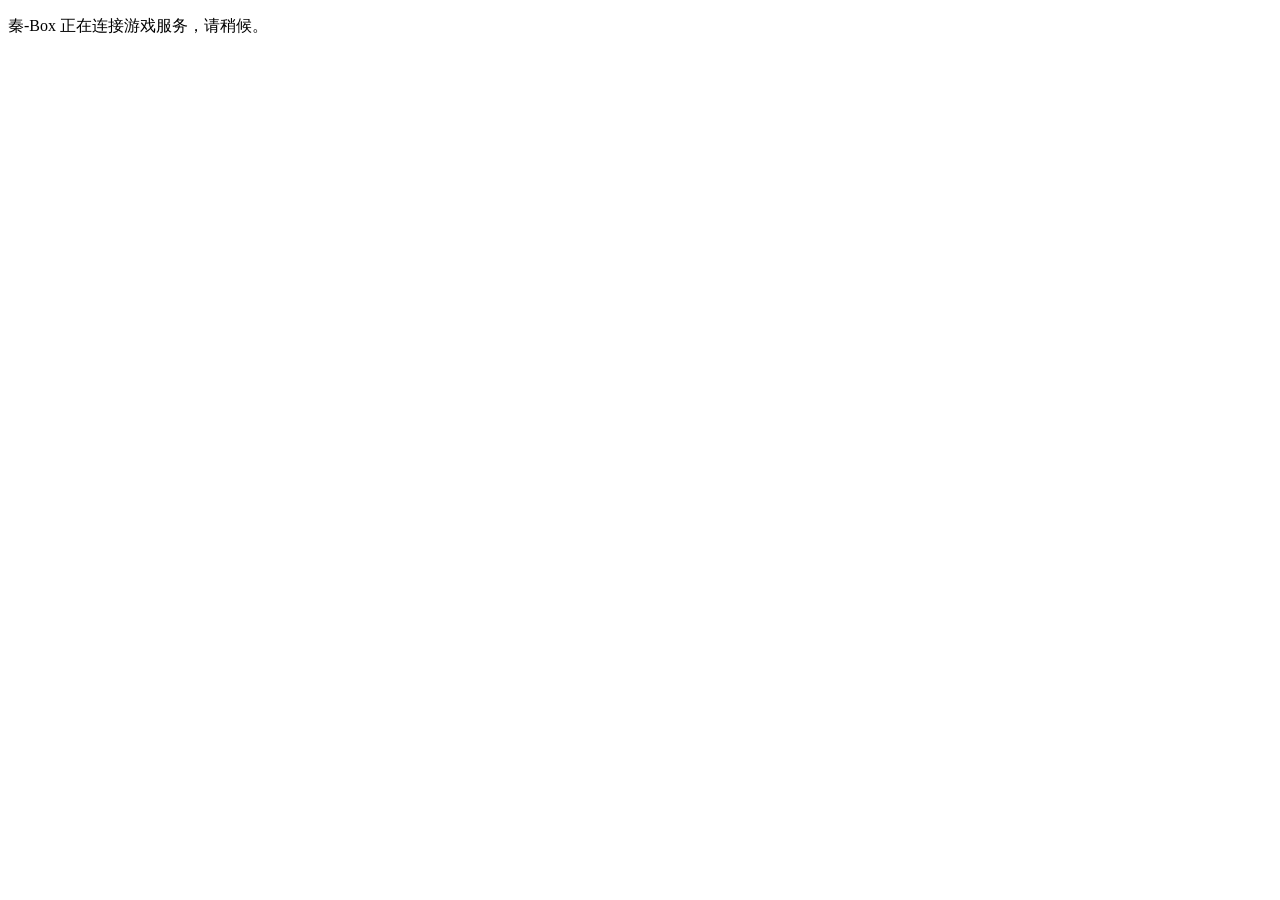
==== netlify/public/index.html @ f113c7f5 "Add Render backend and Netlify proxy deployment" ====
<!doctype html>
<html lang="zh-CN">
  <head>
    <meta charset="utf-8">
    <meta name="viewport" content="width=device-width, initial-scale=1">
    <title>秦-Box</title>
  </head>
  <body>
    <p>秦-Box 正在连接游戏服务，请稍候。</p>
  </body>
</html>
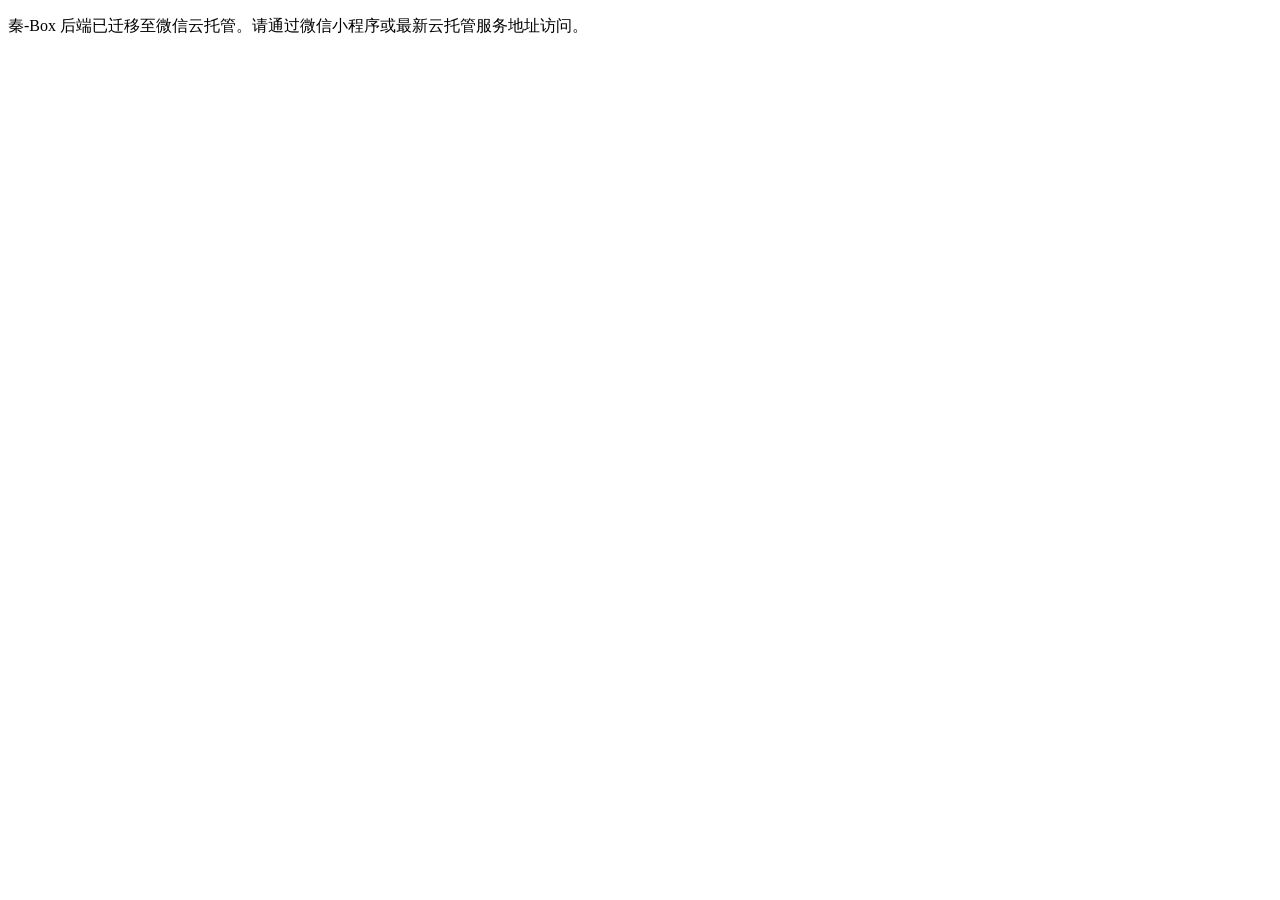
==== commit 955fde8d: "Prepare QinBox for WeChat Cloud Hosting" ====
--- a/netlify/public/index.html
+++ b/netlify/public/index.html
@@ -6,6 +6,6 @@
     <title>秦-Box</title>
   </head>
   <body>
-    <p>秦-Box 正在连接游戏服务，请稍候。</p>
+    <p>秦-Box 后端已迁移至微信云托管。请通过微信小程序或最新云托管服务地址访问。</p>
   </body>
 </html>
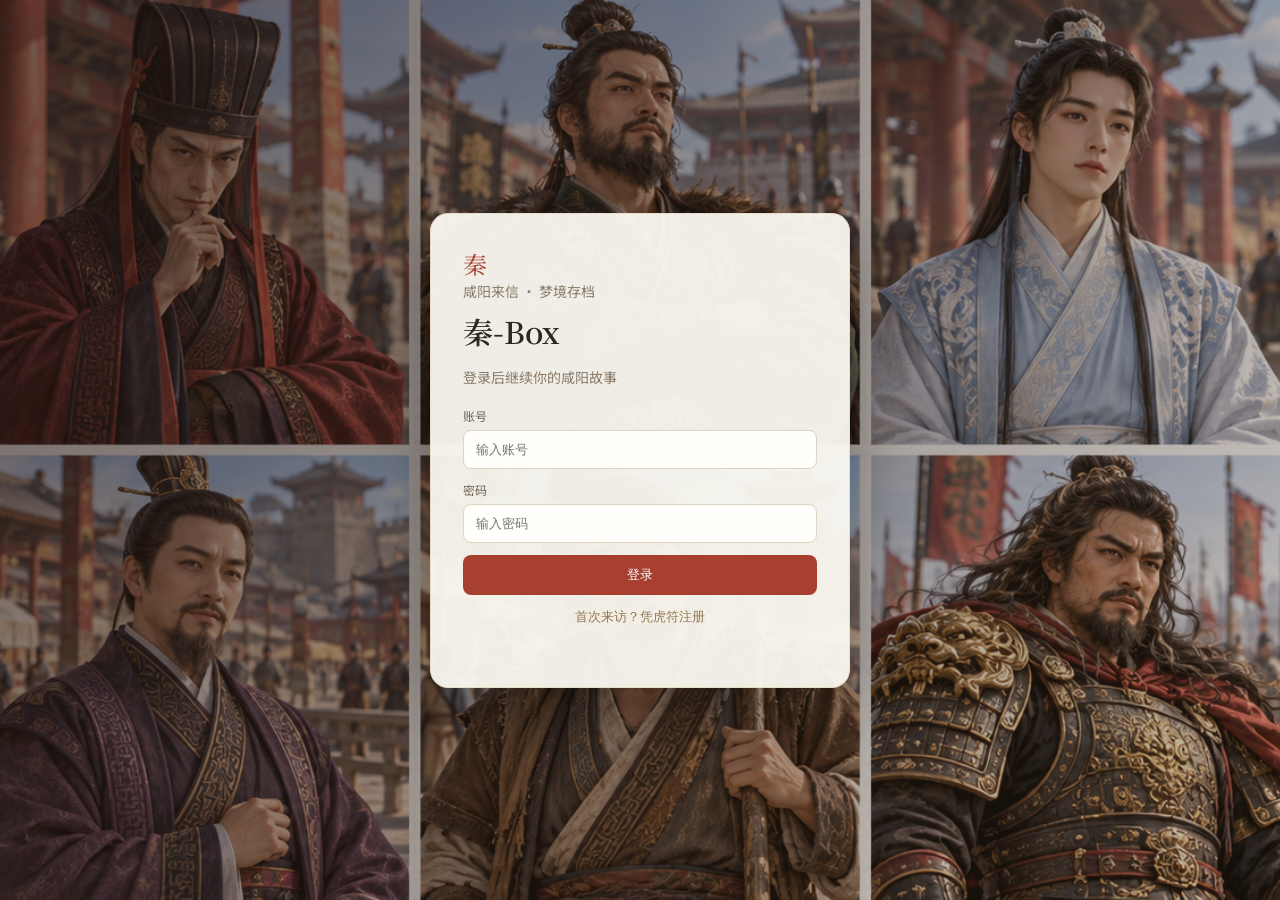
==== commit 9b645c93: "Serve full QinBox H5 through Netlify" ====
--- a/netlify/public/index.html
+++ b/netlify/public/index.html
@@ -1,11 +1,66 @@
 <!doctype html>
 <html lang="zh-CN">
-  <head>
-    <meta charset="utf-8">
-    <meta name="viewport" content="width=device-width, initial-scale=1">
-    <title>秦-Box</title>
-  </head>
-  <body>
-    <p>秦-Box 后端已迁移至微信云托管。请通过微信小程序或最新云托管服务地址访问。</p>
-  </body>
-</html>
+<head>
+  <meta charset="utf-8"><meta name="viewport" content="width=device-width, initial-scale=1, viewport-fit=cover">
+  <meta name="theme-color" content="#f5f1e9"><title>秦-Box · 咸阳来信</title>
+  <link rel="preconnect" href="https://fonts.googleapis.com"><link rel="preconnect" href="https://fonts.gstatic.com" crossorigin>
+  <link href="https://fonts.googleapis.com/css2?family=Noto+Serif+SC:wght@400;500;600;700&family=Noto+Sans+SC:wght@400;500;600&display=swap" rel="stylesheet">
+  <link rel="stylesheet" href="/static/style.css?v=17">
+</head>
+<body>
+<div id="auth-screen" class="auth-screen">
+  <div class="auth-art" aria-hidden="true"></div>
+  <section class="auth-card"><div class="auth-seal">秦</div><div class="auth-kicker">咸阳来信 · 梦境存档</div><h1>秦-Box</h1><p class="auth-subtitle">登录后继续你的咸阳故事</p>
+    <form id="login-form" class="auth-form"><label>账号<input name="username" autocomplete="username" required maxlength="20" placeholder="输入账号"></label><label>密码<input name="password" type="password" autocomplete="current-password" required maxlength="128" placeholder="输入密码"></label><button class="auth-submit">登录</button><button type="button" class="auth-switch" data-auth-mode="register">首次来访？凭虎符注册</button></form>
+    <form id="register-form" class="auth-form hidden"><label>虎符<input name="activationCode" type="password" autocomplete="off" required maxlength="256" placeholder="输入虎符或 DeepSeek Key"></label><label>账号<input name="username" autocomplete="username" required maxlength="20" placeholder="3–20 位中英文、数字或符号"></label><label>密码<input name="password" type="password" autocomplete="new-password" required minlength="8" maxlength="128" placeholder="至少 8 位"></label><button class="auth-submit">注册并进入大厅</button><button type="button" class="auth-switch" data-auth-mode="login">已有账号？返回登录</button></form>
+    <div id="auth-message" class="auth-message" role="status"></div>
+  </section>
+</div>
+<div id="lobby-screen" class="game-lobby hidden">
+  <div class="lobby-image" aria-hidden="true"></div><div class="lobby-shade"></div>
+  <header class="lobby-header"><div class="lobby-wordmark"><span>秦</span> 秦-Box</div><div class="lobby-user"><span id="lobby-user-name"></span><button id="logout-button">切换账号</button></div></header>
+  <main class="lobby-center"><div class="lobby-overline">咸阳 · 梦境来信</div><h1>长夜将尽，故人入梦</h1><p>在历史的回声里，听见未曾说尽的话。</p><button id="enter-dream" class="enter-dream"><span>入梦</span></button><small>点击入梦，开启这一局</small>
+  </main>
+  <div class="lobby-bottom"><span>秦王政二十六年 · 咸阳</span><span>一城灯火，万古人心</span></div>
+  <div id="curtain-transition" class="curtain-transition" aria-hidden="true"><div class="curtain curtain-left"></div><div class="curtain curtain-right"></div></div>
+</div>
+<div class="app-shell">
+  <aside class="rail">
+    <div class="brand"><span class="brand-seal">秦</span><span>秦-Box</span></div>
+    <div class="rail-label">咸阳 · 来信</div>
+    <div id="character-list" class="character-list"></div>
+    <button class="rail-add" id="new-chat" title="新建一轮存档">＋ <span>新故事</span></button>
+    <div class="rail-foot"><span class="online-dot"></span> 梦境相连</div>
+  </aside>
+  <main class="main-panel">
+    <header class="topbar">
+      <div class="top-person"><div id="top-avatar" class="avatar mini"></div><div><div id="top-name" class="top-name">嬴政</div><div id="top-subtitle" class="top-subtitle">始皇帝 · 秦</div></div></div>
+      <div class="top-actions"><div class="era-pill"><span class="era-dot"></span><span id="current-era">咸阳 · 秦王政二十六年</span></div><button class="icon-button" id="profile-open" title="人物手记">◉</button><button class="icon-button" id="history-btn" title="记忆档案">▤</button><button class="icon-button" id="settings-btn" title="设置">⚙</button></div>
+    </header>
+    <section class="stage" id="stage">
+      <div class="chat-headline"><div class="chapter-kicker"><span class="tiny-line"></span> 秦-Box 来信 <span class="tiny-line"></span></div><h1 id="greeting-title">宫墙深处，来了一封信</h1><p id="greeting-subtitle">你的每一次倾听，都可能改变记忆的去向。</p></div>
+      <div id="messages" class="messages"></div>
+      <div id="typing" class="typing hidden"><span></span><span></span><span></span><i>正在斟酌言辞…</i></div>
+      <div id="quick-prompts" class="quick-prompts"><button data-prompt="你今日似乎心事重重，可愿说与我听？">问问今日心事</button><button data-prompt="若入梦一回，你最不愿想起什么？">共入一梦</button><button data-prompt="咸阳城近日可有新鲜事？">打听咸阳近况</button></div>
+      <form id="composer" class="composer"><button class="composer-plus" type="button" id="gift-open" title="背包与礼物">＋</button><div class="input-wrap"><textarea id="message-input" rows="1" placeholder="写下你想说的话…" maxlength="1500"></textarea><div class="input-meta"><span>Enter 发送 · Shift + Enter 换行</span><span id="char-count">0 / 1500</span></div></div><button class="send-button" type="submit" aria-label="发送">➤</button></form>
+      <footer class="safety-note">历史人物为戏剧化演绎 · 存档关联账号并自动同步 <span id="save-sync-status" aria-live="polite">读取账号存档…</span></footer>
+    </section>
+    <section id="tab-view" class="tab-view hidden"></section>
+    <nav class="bottom-nav"><button class="nav-item active" data-tab="chat"><span>◉</span>聊天</button><button class="nav-item" data-tab="contacts"><span>♙</span>通讯录</button><button class="nav-item" data-tab="discover"><span>◈</span>发现</button><button class="nav-item" data-tab="me"><span>◯</span>我</button></nav>
+  </main>
+  <aside class="right-panel">
+    <div class="right-top"><span>魇胜师手记</span><button id="right-close" class="mobile-close">×</button></div>
+    <div class="profile-art" id="profile-art"><div class="profile-art-glow"></div><div id="profile-portrait" class="profile-portrait"></div><div class="profile-art-caption">大秦 · 人物小像</div></div>
+    <div class="profile-info"><div class="profile-title"><div><h2 id="profile-name">嬴政</h2><p id="profile-title">秦王 · 后称始皇帝</p></div><span id="relationship-badge" class="relationship-badge">初识</span></div><p id="profile-desc" class="profile-desc"></p>
+    <div class="divider"></div><div class="section-heading">羁绊信誉 <span id="trust-value">20</span></div><div class="progress-track"><div id="trust-bar" class="progress-fill"></div></div><div id="trust-caption" class="progress-caption">多倾听与回应，关系会慢慢靠近</div>
+    <div class="divider"></div><div class="section-heading">梦境共感 <span id="hypnosis-label" class="toggle-label">关闭</span></div><div class="hypnosis-row"><div class="hypnosis-copy"><b>共享记忆</b><small>开启后，已解锁的记忆片段可在角色间传递</small></div><button id="hypnosis-toggle" class="toggle" aria-label="切换催眠与共享记忆" aria-pressed="false"><span></span></button></div>
+    <div class="memory-card"><div class="memory-icon">✧</div><div><b id="memory-title">记忆留白</b><p id="memory-copy">催眠开启并产生记忆片段后，将在这里留下线索。</p></div></div>
+    <div class="divider"></div><div class="section-heading">最近线索 <button class="text-button" id="all-clues">查看全部</button></div><div id="clue-list" class="clue-list"></div>
+    </div>
+    <div class="right-footer"><span>咸阳城 · 夜风正起</span><span>✦</span></div>
+  </aside>
+</div>
+<div id="modal" class="modal hidden"><div class="modal-backdrop"></div><div class="modal-card"><button id="modal-close" class="modal-close">×</button><div id="modal-content"></div></div></div>
+<div id="toast" class="toast"></div>
+<script>window.QIN_ACCOUNT=null;window.QIN_ACCOUNT_NAME="";window.QIN_STATIC_HOST=true;</script><script src="/static/lobby.js?v=6"></script><script src="/static/app.js?v=20"></script><script src="/static/discover.js?v=10"></script><script src="/static/military.js?v=9"></script><script src="/static/translation.js?v=12"></script>
+</body></html>
--- a/static/style.css
+++ b/static/style.css
@@ -0,0 +1,59 @@
+:root{--paper:#f5f1e9;--paper2:#faf8f3;--ink:#2f2821;--muted:#8e8478;--line:#e9e2d7;--red:#a84032;--gold:#b88c4d;--green:#577562;--serif:'Noto Serif SC',serif;--sans:'Noto Sans SC',sans-serif}*{box-sizing:border-box}body{margin:0;background:#e9e3d9;color:var(--ink);font-family:var(--sans);font-size:14px}.app-shell{height:100vh;min-height:680px;max-width:1600px;margin:auto;display:grid;grid-template-columns:240px minmax(480px,1fr) 330px;background:var(--paper);box-shadow:0 12px 50px #4b38201c;overflow:hidden}.rail{background:#f8f5ef;border-right:1px solid var(--line);display:flex;flex-direction:column;padding:28px 15px 20px}.brand{display:flex;align-items:center;gap:11px;padding:0 13px;font:600 20px var(--serif);letter-spacing:3px}.brand-seal{width:34px;height:34px;border-radius:11px 11px 11px 2px;background:var(--red);color:#fff;display:grid;place-items:center;font:600 18px var(--serif);box-shadow:0 5px 12px #a8403233}.rail-label{margin:36px 12px 13px;color:#a89c8e;font-size:10px;letter-spacing:2px}.character-list{display:flex;flex-direction:column;gap:5px;overflow:auto;scrollbar-width:thin}.character-item{border:0;background:transparent;display:flex;align-items:center;text-align:left;padding:10px 11px;gap:11px;border-radius:10px;cursor:pointer;color:var(--ink);transition:.2s}.character-item:hover{background:#eee8de}.character-item.active{background:#eee7dc;box-shadow:inset 2px 0 var(--red)}.avatar{background-size:cover;background-position:center;border-radius:50%;flex:none;background-color:#d8c9b3;position:relative}.avatar.list{width:39px;height:39px;border:1px solid #e3d7c6}.char-name{font:500 13px var(--serif)}.char-sub{color:var(--muted);font-size:10px;margin-top:4px}.locked-tag{margin-left:auto;color:#b4a89a;font-size:12px}.rail-add{margin:15px 5px 0;border:1px dashed #d9cdbd;background:transparent;color:#8d7d6d;border-radius:9px;padding:10px;cursor:pointer;text-align:left}.rail-add span{margin-left:8px}.rail-foot{margin-top:auto;padding:14px 12px 0;color:#968b7e;font-size:11px;border-top:1px solid var(--line)}.online-dot,.era-dot{display:inline-block;width:7px;height:7px;border-radius:50%;background:#6d9b73;margin-right:7px}.main-panel{position:relative;display:flex;flex-direction:column;min-width:0;background:var(--paper2);border-right:1px solid var(--line)}.topbar{height:76px;flex:none;border-bottom:1px solid var(--line);padding:0 34px;display:flex;align-items:center;justify-content:space-between;background:#faf8f3e8}.top-person{display:flex;align-items:center;gap:11px}.avatar.mini{width:37px;height:37px}.top-name{font:600 14px var(--serif)}.top-subtitle{font-size:10px;color:var(--muted);margin-top:4px}.top-actions{display:flex;align-items:center;gap:12px}.era-pill{border:1px solid #e8dfd2;color:#817566;border-radius:20px;padding:7px 12px;font-size:10px}.era-dot{width:6px;height:6px;background:#bf9a63}.icon-button{border:0;background:transparent;color:#887b6a;font-size:17px;cursor:pointer;width:31px;height:31px}.stage{display:flex;flex-direction:column;min-height:0;flex:1;padding:24px 6.5% 12px}.chat-headline{text-align:center;flex:none;padding:7px 0 14px}.chapter-kicker{color:#b09168;font-size:9px;letter-spacing:3px;display:flex;align-items:center;justify-content:center;gap:10px}.tiny-line{width:18px;height:1px;background:#d9c9b2}.chat-headline h1{font:500 20px var(--serif);letter-spacing:1px;margin:10px 0 5px}.chat-headline p{color:#9c9185;font-size:11px;margin:0}.messages{flex:1;min-height:100px;overflow:auto;padding:12px 3px 15px;scrollbar-width:thin;scrollbar-color:#d9d0c3 transparent}.date-divider{text-align:center;color:#b5a99a;font-size:10px;margin:12px 0 18px;display:flex;align-items:center;justify-content:center;gap:12px}.date-divider:before,.date-divider:after{content:'';height:1px;width:30px;background:#e9e2d8}.message{display:flex;align-items:flex-start;gap:10px;margin:12px 0;max-width:84%;animation:arrive .25s ease}.message.user{margin-left:auto}.message-avatar{width:29px;height:29px;border-radius:50%;background-size:cover;background-position:center;flex:none;border:1px solid #e8dfd2}.message-body{min-width:0}.message-meta{font-size:10px;color:#a69a8d;margin:0 0 5px 2px}.user .message-meta{text-align:right;margin-right:2px}.bubble{padding:10px 13px;border-radius:2px 12px 12px 12px;background:#f0ebe3;color:#463e35;line-height:1.75;font:13px/1.8 var(--serif);white-space:pre-wrap;word-break:break-word;box-shadow:0 2px 5px #43341a08}.user .bubble{background:#e7e9df;border-radius:12px 2px 12px 12px}.message-time{font-size:9px;color:#b5aa9f;margin:5px 3px 0}.user .message-time{text-align:right}.system-note{margin:18px auto;text-align:center;font-size:10px;color:#a39583;background:#f5f0e8;border-radius:20px;padding:6px 12px;width:max-content;max-width:90%}.typing{display:flex;align-items:center;gap:4px;color:#a69a8d;font-size:10px;height:25px;flex:none}.typing span{width:4px;height:4px;background:#b8a890;border-radius:50%;animation:pulse 1s infinite}.typing span:nth-child(2){animation-delay:.15s}.typing span:nth-child(3){animation-delay:.3s}.typing i{margin-left:4px;font-style:normal}.hidden{display:none!important}.quick-prompts{display:flex;gap:8px;justify-content:center;flex-wrap:wrap;padding:6px 0 13px;flex:none}.quick-prompts button{border:1px solid #e8dfd3;border-radius:20px;padding:7px 11px;background:transparent;color:#8e7d6b;font:11px var(--serif);cursor:pointer;transition:.2s}.quick-prompts button:hover{border-color:#b89970;color:#6e5740;background:#f9f5ee}.composer{display:flex;align-items:flex-end;gap:10px;padding:11px;background:#fffefa;border:1px solid #e8e1d6;border-radius:12px;box-shadow:0 5px 20px #55422908;flex:none}.composer-plus{width:30px;height:30px;border:1px solid #e7dfd4;border-radius:50%;color:#9a8873;background:#fff;font-size:19px;line-height:1;cursor:pointer;flex:none}.input-wrap{flex:1;min-width:0}.input-wrap textarea{width:100%;border:0;resize:none;outline:0;background:transparent;color:#39332d;font:13px/1.6 var(--sans);max-height:100px}.input-wrap textarea::placeholder{color:#b5ab9f}.input-meta{display:flex;justify-content:space-between;color:#b6ada2;font-size:9px}.send-button{width:34px;height:34px;border:0;background:var(--red);color:white;border-radius:9px;cursor:pointer;font-size:16px;box-shadow:0 4px 9px #a8403230;transition:.2s}.send-button:hover{background:#8f3328;transform:translateY(-1px)}.safety-note{text-align:center;color:#b6ab9f;font-size:9px;padding:9px 0 0;flex:none}.bottom-nav{height:65px;flex:none;border-top:1px solid var(--line);display:flex;align-items:center;justify-content:space-around;background:#faf8f3}.nav-item{border:0;background:transparent;display:flex;align-items:center;flex-direction:column;gap:4px;color:#a79b8e;font-size:10px;cursor:pointer;min-width:62px}.nav-item span{font-size:17px;line-height:1}.nav-item.active{color:var(--red)}.right-panel{display:flex;flex-direction:column;min-width:0;background:#f8f5ef;overflow:auto}.right-top{height:76px;flex:none;display:flex;align-items:center;justify-content:space-between;border-bottom:1px solid var(--line);padding:0 24px;color:#887c70;font:500 12px var(--serif);letter-spacing:1px}.mobile-close{display:none}.profile-art{height:218px;flex:none;margin:22px 24px 0;position:relative;overflow:hidden;border-radius:11px;background:linear-gradient(160deg,#e5d9c4 0%,#e9dfce 47%,#d7c9b2 100%);display:flex;justify-content:center;align-items:flex-end}.profile-art:before{content:'';position:absolute;inset:0;background:linear-gradient(180deg,#f9f5eb66,#a47a4638),url('/static/images/contact-sheet.png') center 15%/cover;opacity:.23;mix-blend-mode:multiply}.profile-art:after{content:'咸陽';position:absolute;right:13px;top:12px;color:#fff9;font:19px var(--serif);writing-mode:vertical-rl;letter-spacing:5px}.profile-art-glow{position:absolute;width:190px;height:190px;border-radius:50%;background:#fff6;filter:blur(28px);top:14px}.profile-portrait{z-index:1;height:194px;width:194px;border-radius:45% 45% 0 0;background-size:cover;background-position:center 20%;mask-image:linear-gradient(to bottom,#000 80%,transparent 100%);filter:drop-shadow(0 8px 8px #39271824)}.profile-art-caption{position:absolute;bottom:10px;left:12px;z-index:2;color:#fff;background:#51433366;padding:4px 8px;border-radius:3px;font-size:9px;letter-spacing:1px}.profile-info{padding:16px 24px 22px}.profile-title{display:flex;align-items:center;justify-content:space-between}.profile-title h2{font:600 20px var(--serif);margin:0;letter-spacing:2px}.profile-title p{font-size:10px;color:#978b7f;margin:5px 0 0}.relationship-badge{border:1px solid #e5d7c4;color:#a17d4e;border-radius:20px;padding:5px 9px;font-size:9px}.profile-desc{font:12px/1.8 var(--serif);color:#83776b;margin:13px 0 15px;min-height:42px}.divider{height:1px;background:var(--line);margin:16px 0}.section-heading{font-size:10px;letter-spacing:1px;color:#8d8175;display:flex;align-items:center;justify-content:space-between}.section-heading>span{font:600 12px var(--sans);color:#a57d48}.progress-track{height:4px;background:#e8e1d7;border-radius:10px;margin:10px 0 6px;overflow:hidden}.progress-fill{height:100%;width:20%;background:linear-gradient(90deg,#bb985d,#d5b77e);border-radius:10px;transition:width .4s}.progress-caption{font-size:9px;color:#aea296}.hypnosis-row{margin-top:12px;display:flex;align-items:center;justify-content:space-between}.hypnosis-copy b{display:block;font:500 12px var(--serif);color:#574b3e}.hypnosis-copy small{display:block;color:#a89c8f;font-size:9px;margin-top:5px;line-height:1.5;max-width:205px}.toggle{width:38px;height:22px;border:0;border-radius:20px;background:#d7d0c6;padding:3px;cursor:pointer;transition:.2s}.toggle span{display:block;width:16px;height:16px;background:#fff;border-radius:50%;box-shadow:0 1px 3px #0002;transition:.2s}.toggle.on{background:#688671}.toggle.on span{transform:translateX(16px)}.toggle-label{font-size:9px!important;color:#a69b8f!important;font-weight:400!important}.memory-card{display:flex;align-items:flex-start;gap:10px;margin-top:13px;padding:11px;background:#f1ece3;border-radius:8px}.memory-icon{width:24px;height:24px;border-radius:7px;background:#e7dccb;color:#a17b4b;display:grid;place-items:center;flex:none}.memory-card b{font:500 11px var(--serif);color:#655746}.memory-card p{margin:4px 0 0;font-size:9px;color:#a4998d;line-height:1.6}.text-button{border:0;background:transparent;color:#b18e60;font-size:9px;cursor:pointer}.clue-list{display:flex;flex-direction:column;gap:9px;margin-top:12px}.clue{display:flex;align-items:center;gap:9px;font:11px var(--serif);color:#786c60}.clue i{font-style:normal;color:#b79566;font-size:13px}.clue small{margin-left:auto;color:#b8aea4;font:9px var(--sans)}.right-footer{margin-top:auto;border-top:1px solid var(--line);padding:14px 24px;color:#b0a598;font-size:9px;display:flex;justify-content:space-between}.tab-view{flex:1;overflow:auto;padding:35px 8% 100px;background:var(--paper2)}.tab-view h2{font:500 22px var(--serif);margin:0 0 8px}.tab-view>p{color:#9b9084;font-size:11px;margin:0 0 24px}.contact-grid{display:grid;grid-template-columns:repeat(auto-fill,minmax(175px,1fr));gap:12px}.contact-card{background:#fffefa;border:1px solid var(--line);padding:15px;border-radius:10px;display:flex;align-items:center;gap:12px;cursor:pointer;text-align:left;color:var(--ink)}.contact-card:hover{border-color:#cbb490}.contact-card .avatar{width:44px;height:44px}.contact-card b{font:500 13px var(--serif)}.contact-card small{display:block;color:#a39789;margin-top:4px;font-size:10px}.discover-empty{margin:50px auto;max-width:420px;text-align:center;background:#f4efe6;border-radius:14px;padding:38px 25px}.discover-seal{font:40px var(--serif);color:#c8ab7e}.discover-empty h3{font:500 17px var(--serif);margin:12px}.discover-empty p{color:#9c9082;font-size:11px;line-height:1.8}.me-layout{max-width:600px}.me-profile{display:flex;align-items:center;gap:17px;padding:22px;background:#f2ece2;border-radius:12px}.me-profile img{width:72px;height:72px;object-fit:cover;border-radius:50%}.me-profile h3{font:500 17px var(--serif);margin:0 0 6px}.me-profile p{margin:0;color:#9c9083;font-size:10px}.stats-row{display:grid;grid-template-columns:repeat(3,1fr);gap:10px;margin:15px 0}.stat{background:#fffefa;border:1px solid var(--line);padding:15px;border-radius:9px;text-align:center}.stat b{display:block;font:600 20px var(--serif);color:#97734a}.stat small{font-size:9px;color:#a3988c}.setting-row{display:flex;justify-content:space-between;align-items:center;padding:15px 4px;border-bottom:1px solid var(--line);font:12px var(--serif)}.setting-row button,.action-button{border:1px solid #ded4c5;border-radius:6px;padding:7px 12px;background:#fffefa;color:#766653;font-size:10px;cursor:pointer}.action-button.danger{color:#a3493b;border-color:#e1c7c0}.modal{position:fixed;inset:0;z-index:10;display:grid;place-items:center}.modal-backdrop{position:absolute;inset:0;background:#2c251e66;backdrop-filter:blur(3px)}.modal-card{position:relative;width:min(480px,calc(100vw - 30px));max-height:85vh;overflow:auto;background:#faf8f3;border-radius:14px;padding:27px;box-shadow:0 20px 70px #20160d40}.modal-close{position:absolute;right:14px;top:12px;border:0;background:transparent;font-size:23px;color:#9a8f82;cursor:pointer}.modal-card h2{font:500 19px var(--serif);margin:0 0 8px}.modal-card p{color:#93877a;font-size:11px;line-height:1.7}.modal-actions{display:flex;gap:9px;margin-top:19px;flex-wrap:wrap}.archive-item{border-bottom:1px solid var(--line);padding:11px 0;font-size:11px;color:#70675e}.archive-item small{display:block;color:#aa9d8f;margin-top:5px}.toast{position:fixed;z-index:20;bottom:87px;left:50%;transform:translate(-50%,10px);opacity:0;pointer-events:none;background:#42392f;color:#fff;padding:10px 16px;border-radius:20px;font-size:11px;transition:.2s}.toast.show{opacity:1;transform:translate(-50%,0)}@keyframes pulse{50%{opacity:.25;transform:translateY(-2px)}}@keyframes arrive{from{opacity:0;transform:translateY(5px)}to{opacity:1;transform:none}}
+@media(max-width:1100px){.app-shell{grid-template-columns:210px minmax(420px,1fr)}.right-panel{position:fixed;right:0;top:0;bottom:0;width:330px;z-index:6;transform:translateX(100%);transition:transform .25s;box-shadow:-10px 0 30px #34281615}.right-panel.open{transform:translateX(0)}.mobile-close{display:block;border:0;background:none;font-size:20px;color:#928678}.top-actions:after{content:'☷';font-size:18px;color:#847665;cursor:pointer}.era-pill{display:none}}
+@media(max-width:700px){body{background:var(--paper)}.app-shell{height:100dvh;min-height:560px;display:flex;max-width:none}.rail{display:none}.main-panel{width:100%;border:0}.topbar{height:62px;padding:0 17px}.stage{padding:16px 14px 7px}.chat-headline{padding:5px 0 10px}.chat-headline h1{font-size:18px}.chat-headline p{font-size:10px}.messages{padding:8px 0}.message{max-width:94%}.bottom-nav{height:60px;padding-bottom:env(safe-area-inset-bottom)}.right-panel{width:min(340px,88vw)}.composer{padding:8px;gap:7px}.quick-prompts{justify-content:flex-start;overflow:auto;flex-wrap:nowrap}.quick-prompts button{white-space:nowrap}.input-meta span:first-child{display:none}.safety-note{font-size:8px}.tab-view{padding:25px 18px 85px}.top-actions:after{margin-left:2px}.profile-art{height:200px}.profile-portrait{height:180px;width:180px}}
+/* Keep the conversation pane as the only scrolling area, like a chat app. */
+html,body{height:100%;min-height:0;overflow:hidden}
+.app-shell{height:100vh;height:100dvh;min-height:0;overflow:hidden}
+.main-panel{height:100%;min-height:0;overflow:hidden}
+.stage{min-height:0;overflow:hidden}
+.messages{flex:1 1 0;min-height:0;overflow-x:hidden;overflow-y:auto;overscroll-behavior-y:contain;touch-action:pan-y;-webkit-overflow-scrolling:touch;scrollbar-gutter:stable}
+@media(max-width:700px){.app-shell{height:100vh;height:100dvh;min-height:0}.main-panel{min-height:0}.stage{min-height:0}.messages{min-height:0;touch-action:pan-y}}
+.discover-tabs{display:flex;gap:9px;border-bottom:1px solid var(--line);margin:20px 0 18px}.discover-tabs button{position:relative;border:0;background:transparent;padding:11px 17px 13px;color:#9a8d7e;font:500 14px var(--serif);cursor:pointer}.discover-tabs button small{font:10px var(--sans);margin-left:5px;color:#b2a79a}.discover-tabs button.active{color:var(--red)}.discover-tabs button.active:after{position:absolute;content:'';left:16px;right:16px;bottom:-1px;height:2px;background:var(--red)}.court-intro{display:flex;align-items:center;gap:14px;padding:17px 19px;background:linear-gradient(110deg,#efe8db,#f6f1e8);border-radius:11px;border:1px solid #e8dfd2}.court-seal{width:42px;height:42px;border:1px solid #cdbb9e;border-radius:50%;display:grid;place-items:center;color:#a77f4f;font:20px var(--serif);flex:none}.court-intro>div:nth-child(2){flex:1}.court-intro b,.lantai-head b{font:500 14px var(--serif);color:#5d4c39}.court-intro p,.lantai-head p{font-size:10px;color:#9c9082;margin:6px 0 0;line-height:1.6}.court-progress{text-align:center;border-left:1px solid #ded4c5;padding-left:18px;color:#98744b}.court-progress b{font:20px var(--serif)}.court-progress small{font:11px var(--sans);color:#b5a895}.court-progress span{display:block;font-size:9px;color:#a99d8e;margin-top:2px}.court-memory{margin:13px 0 21px;padding:11px 14px;background:#f5f1e9;border-radius:8px;display:flex;align-items:center;gap:10px}.court-memory>span{color:#ac8b5e;font-size:16px}.court-memory>div{flex:1}.court-memory b{font:500 11px var(--serif);color:#76634a}.court-memory small{display:block;font-size:9px;color:#a69a8c;margin-top:3px}.court-memory .toggle{flex:none}.court-feed{display:flex;flex-direction:column;gap:13px}.court-post{background:#fffefa;border:1px solid var(--line);border-radius:11px;padding:15px 17px;box-shadow:0 3px 12px #43341a05}.post-top{display:flex;align-items:center;min-height:30px}.post-avatar{width:28px;height:28px;border:2px solid #fffefa;margin-right:-6px}.post-authors{font:500 11px var(--serif);margin-left:14px;color:#665746}.post-date{margin-left:auto;color:#b2a79a;font-size:9px}.court-turns{margin:13px 0 10px;padding:12px 14px;background:#f7f4ee;border-radius:7px}.court-turn{font:12px/1.8 var(--serif);color:#64594d;display:flex;gap:9px;margin:4px 0}.court-turn b{color:#a27e4d;font-weight:500;white-space:nowrap}.post-foot{border-top:1px solid #f0ebe3;padding-top:9px;display:flex;justify-content:space-between;color:#b1a596;font-size:9px}.post-error{padding:14px 0;color:#a3493b;font-size:11px}.feed-empty{text-align:center;padding:42px 20px;color:#aa9e90;background:#fffefa;border:1px dashed #e5dbcd;border-radius:11px}.feed-empty>span{display:block;color:#b6976a;font-size:23px;margin-bottom:10px}.feed-empty b{font:500 13px var(--serif);color:#80715e}.feed-empty p{font-size:10px;line-height:1.7;max-width:330px;margin:7px auto 0}.lantai-head{display:flex;align-items:center;justify-content:space-between;padding:18px 20px;background:#efe9de;border-radius:11px}.lantai-overline{font-size:9px;color:#ac8d62;letter-spacing:2px;margin-bottom:8px}.book-count{font:22px var(--serif);color:#9d794c}.book-count small{font:10px var(--sans);color:#ab9e8d;margin-left:3px}.lantai-search{margin:13px 0 15px;background:#fffefa;border:1px solid var(--line);border-radius:8px;display:flex;align-items:center;padding:0 12px;gap:9px;color:#a99575}.lantai-search input{flex:1;border:0;outline:0;background:transparent;height:39px;font:11px var(--sans);color:#564b40}.lantai-search input::placeholder{color:#b4aa9f}.lantai-search kbd{border:1px solid #e8dfd4;border-radius:4px;padding:2px 5px;color:#ac9d8b;font:9px var(--serif)}.lantai-grid{display:grid;grid-template-columns:repeat(2,minmax(0,1fr));gap:11px}.lantai-card{background:#fffefa;border:1px solid var(--line);border-radius:10px;padding:14px 15px 12px;display:flex;flex-direction:column;min-height:190px}.lantai-card-top{display:flex;justify-content:space-between;color:#a88a61;font-size:9px}.lantai-card-top i{font-style:normal;color:#b7ab9d}.lantai-card h3{font:500 13px/1.6 var(--serif);margin:9px 0 6px;color:#514638}.lantai-card p{font:10px/1.8 var(--serif);color:#92877b;margin:0 0 12px;flex:1}.lantai-card-foot{border-top:1px solid #f0ece5;padding-top:9px;display:flex;align-items:center;justify-content:space-between;gap:6px}.book-tag{font-size:8px;color:#a48354;background:#f4eee3;padding:4px 7px;border-radius:10px;white-space:nowrap}.lantai-card-foot a{font-size:8px;color:#a19382;text-decoration:none;text-align:right}.lantai-card-foot a:hover{color:var(--red)}.source-note{font-size:9px;line-height:1.7;color:#aca194;margin:16px 2px}.right-panel .toggle{flex:none}@media(max-width:700px){.lantai-grid{grid-template-columns:1fr}.lantai-card{min-height:0}.court-intro{padding:13px;gap:10px}.court-progress{padding-left:11px}.court-intro p{max-width:230px}}
+
+/* LanTai entries use a readable vertical list and plain-text source labels. */
+.lantai-grid{display:flex;flex-direction:column;gap:0;border-top:1px solid var(--line)}.lantai-card{min-height:0;border:0;border-bottom:1px solid var(--line);border-radius:0;padding:18px 5px 16px;background:transparent}.lantai-card-top{font-size:10px}.lantai-card h3{font-size:15px;margin:8px 0 5px}.lantai-card p{font-size:12px;line-height:1.9;margin-bottom:11px}.lantai-card-foot{border-top:0;padding-top:0;justify-content:flex-start;gap:11px}.lantai-source{font-size:10px;color:#9e9386}.lantai-card-foot .book-tag{font-size:9px}
+.contact-list{border-top:1px solid var(--line);max-width:760px}.contact-row{width:100%;display:flex;align-items:center;gap:13px;text-align:left;border:0;border-bottom:1px solid var(--line);padding:13px 8px;background:transparent;color:var(--ink);cursor:pointer;transition:background .15s}.contact-row:hover{background:#f3eee5}.contact-row>.avatar{width:46px;height:46px;border:1px solid #e3d7c6;flex:none}.contact-row-copy{display:flex;flex-direction:column;gap:5px;flex:1}.contact-row-copy b{font:500 14px var(--serif)}.contact-row-copy small{font-size:10px;color:#a39789}.contact-status,.contact-lock{font-size:10px;color:#9d896b}.contact-lock{color:#aa9c8b}.contact-row[data-contact="liu-bang"] .contact-status,.contact-row[data-contact="xiang-yu"] .contact-status{color:#66816d}
+.mil-heading{display:flex;align-items:flex-start;justify-content:space-between;margin:18px 0 14px}.mil-heading h2{font:500 21px var(--serif);margin:0;color:#42382d}.mil-heading p{font-size:10px;color:#988c7e;margin:7px 0 0}.mil-overline{font-size:9px;color:#ac8b5e;letter-spacing:2px;margin-bottom:7px}.mil-seal{width:42px;height:42px;border:1px solid #cbbb9f;border-radius:50%;display:grid;place-items:center;font:19px var(--serif);color:#99764b}.mil-map{padding:14px 16px;background:linear-gradient(110deg,#e9e5d9,#f2eee3);border:1px solid #e6dfd1;border-radius:10px;position:relative;overflow:hidden}.mil-map:after{content:'';position:absolute;width:180px;height:180px;border-radius:50%;right:-70px;top:-110px;background:#fff6}.mil-map-label{font-size:9px;letter-spacing:1px;color:#a28a67}.mil-route{display:flex;align-items:center;gap:9px;margin:16px 2px 8px;position:relative;z-index:1}.mil-route span{font:10px var(--serif);white-space:nowrap;color:#6f6252}.mil-route i{height:1px;flex:1;min-width:12px;background:linear-gradient(90deg,#b9a884,#aa8c60);position:relative}.mil-route i:after{content:'◆';position:absolute;right:-2px;top:-5px;color:#a8814f;font-size:8px}.mil-route i:nth-of-type(2){height:2px;background:#9a7960}.mil-map-note{font-size:9px;color:#a89d8e}.mil-stats{display:grid;grid-template-columns:repeat(4,minmax(0,1fr));gap:9px;margin:13px 0 20px}.mil-stat{background:#fffefa;border:1px solid var(--line);border-radius:8px;padding:10px 11px}.mil-stat>div:first-child{display:flex;justify-content:space-between;align-items:center;gap:4px}.mil-stat span{font-size:9px;color:#9b8d7d}.mil-stat b{font:500 16px var(--serif);color:#6d5c46}.mil-stat b small{font:9px var(--sans);color:#a89c8e;margin-left:3px}.mil-meter{height:3px;background:#eee8df;border-radius:5px;margin-top:9px;overflow:hidden}.mil-meter i{display:block;height:100%;background:linear-gradient(90deg,#9aaf91,#c4aa75);border-radius:5px}.mil-meter.alert i{background:linear-gradient(90deg,#d6a364,#b55b45)}.mil-section-title{display:flex;align-items:center;justify-content:space-between;margin:18px 0 10px;color:#786a58;font:500 12px var(--serif)}.mil-section-title small{font:9px var(--sans);color:#aca193}.mil-actions{display:grid;grid-template-columns:repeat(3,minmax(0,1fr));gap:8px}.mil-actions button{min-height:78px;text-align:left;padding:10px 11px;border:1px solid #e7dfd3;background:#fffefa;border-radius:8px;cursor:pointer;color:#54483a;transition:.15s}.mil-actions button:hover{transform:translateY(-1px);border-color:#c8b493;box-shadow:0 4px 12px #4a352008}.mil-actions button b{display:block;font:500 11px var(--serif)}.mil-actions button small,.mil-actions button span{display:block;font-size:8px;color:#a1988b;margin-top:6px}.mil-actions button span{color:#8b987c}.mil-actions .mil-action-danger{background:#fcf8f3;border-color:#ead8ca}.mil-actions .mil-action-danger b{color:#a14c3d}.mil-actions .mil-action-danger span{color:#b37f60}.mil-report-button{border:1px solid #e5dac8;background:#fffefa;color:#99794f;border-radius:6px;padding:6px 9px;font-size:9px;cursor:pointer}.mil-report-button:hover{background:#f5efe4}.mil-reports{display:flex;flex-direction:column;gap:7px}.mil-report{background:#fffefa;border:1px solid var(--line);border-left:2px solid #bc9b69;border-radius:6px;padding:10px 12px}.mil-report small{font-size:9px;color:#a58b65}.mil-report p{font:10px/1.8 var(--serif);color:#74695d;margin:5px 0 0}.mil-empty{padding:17px;background:#f4efe7;border-radius:7px;text-align:center;font-size:9px;color:#a39789}.mil-chat{margin-top:22px;background:#fffefa;border:1px solid var(--line);border-radius:11px;overflow:hidden}.mil-chat-head{padding:12px 14px;display:flex;align-items:center;gap:10px;border-bottom:1px solid #eee8df}.mil-chat-head .avatar{width:36px;height:36px;border:1px solid #e2d7c6}.mil-chat-head b{display:block;font:500 12px var(--serif);color:#574a39}.mil-chat-head small{display:block;font-size:9px;color:#a79b8e;margin-top:4px}.mil-chat-log{max-height:245px;overflow:auto;padding:10px 13px;display:flex;flex-direction:column;gap:8px}.mil-chat-message{align-self:flex-start;max-width:88%;background:#f4f0e8;padding:8px 10px;border-radius:3px 9px 9px 9px}.mil-chat-message.from-player{align-self:flex-end;background:#e9ece5;border-radius:9px 3px 9px 9px}.mil-chat-message b{font-size:9px;color:#a18861}.mil-chat-message p{font:10px/1.75 var(--serif);color:#62584c;margin:3px 0 0;white-space:pre-wrap}.mil-chat-form{display:flex;padding:9px 10px;border-top:1px solid #eee8df;gap:8px}.mil-chat-form input{flex:1;min-width:0;border:1px solid #ece5db;border-radius:6px;background:#fffefa;padding:9px 10px;outline:none;font:10px var(--sans)}.mil-chat-form button{border:0;border-radius:6px;background:#a84032;color:white;padding:0 13px;font-size:10px;cursor:pointer}.mil-chat-foot,.mil-source-note{font-size:8px;color:#b0a599;padding:0 12px 10px}.mil-source-note{line-height:1.8;padding:11px 2px 20px}.discover-tabs button[data-discover="military"].active{color:#887142}.discover-tabs button[data-discover="military"].active:after{background:#a78850}@media(max-width:700px){.mil-stats{grid-template-columns:repeat(2,minmax(0,1fr))}.mil-actions{grid-template-columns:repeat(2,minmax(0,1fr))}.mil-route{gap:5px}.mil-route span{font-size:8px}.mil-section-title{margin-top:16px}}
+/* Keep every app column inside the viewport; let only its own panels scroll. */
+html,body{width:100%;height:100%;min-height:0;overflow:hidden}
+.app-shell{width:100%;height:100vh;height:100dvh;min-height:0;grid-template-rows:minmax(0,1fr);overflow:hidden}
+.rail,.main-panel,.right-panel{height:100%;min-height:0;max-height:100%}
+.rail{overflow:hidden}
+.character-list{flex:1;min-height:0;overscroll-behavior:contain}
+.main-panel{overflow:hidden}
+.stage{flex:1 1 0;min-height:0;overflow:hidden}
+.messages{min-height:0;overscroll-behavior-y:contain}
+.right-panel{overflow-x:hidden;overflow-y:auto;overscroll-behavior:contain}
+@media(max-width:1100px){.right-panel{height:100dvh;max-height:100dvh}}
+@media(max-width:700px){.app-shell{height:100vh;height:100dvh;min-height:0}.main-panel{height:100%;min-height:0}.stage{min-height:0}.bottom-nav{flex:none}}
+/* Keep military reports in a bounded, independently scrollable panel. */
+.mil-reports{max-height:250px;overflow-y:auto;overflow-x:hidden;overscroll-behavior:contain;padding:8px;border:1px solid var(--line);border-radius:8px;background:#f4f0e9;scrollbar-width:thin;scrollbar-color:#cbb99d #eee8de}
+.mil-report{flex:none}
+@media(max-width:700px){.mil-reports{max-height:210px}}
+.tongyi-tabs{display:flex;gap:8px;border-bottom:1px solid var(--line);margin:15px 0 18px}.tongyi-tabs button{border:0;background:transparent;padding:10px 14px;color:#998c7e;font:12px var(--serif);cursor:pointer}.tongyi-tabs button.active{color:var(--red);border-bottom:2px solid var(--red)}.tongyi-tabs small{font:9px var(--sans);color:#b09b7a;margin-left:4px}.translator-intro{display:flex;align-items:center;gap:13px;padding:15px 17px;background:#f0eadd;border:1px solid #e5dac8;border-radius:10px}.translator-intro>span{width:38px;height:38px;border-radius:50%;background:#e5dac8;color:#977448;display:grid;place-items:center;font:19px var(--serif)}.translator-intro b{font:500 13px var(--serif);color:#5f4e39}.translator-intro p{font-size:9px;color:#9a8c7b;margin:5px 0 0}.direction-switch{display:flex;justify-content:center;gap:9px;margin:16px 0}.direction-switch button{border:1px solid var(--line);border-radius:20px;padding:8px 13px;background:#fffefa;color:#8b7d6c;font-size:10px;cursor:pointer}.direction-switch button.active{background:#a84032;border-color:#a84032;color:#fff}.direction-switch button span{margin:0 6px;color:#c2a777}.direction-switch button.active span{color:#f1d9ae}.translation-workspace{display:grid;grid-template-columns:minmax(0,1fr) 26px minmax(0,1fr);align-items:stretch;gap:10px}.translation-pane{background:#fffefa;border:1px solid var(--line);border-radius:10px;overflow:hidden;min-width:0}.translation-pane-head{height:43px;padding:0 12px;display:flex;align-items:center;justify-content:space-between;border-bottom:1px solid #f0ebe4}.translation-pane-head b{font:500 10px var(--serif);color:#7a6a55}.translation-pane-head>div{display:flex;gap:5px}.tool-button{border:1px solid #e8dfd3;border-radius:5px;background:#fffefa;color:#9a8463;padding:5px 8px;font-size:9px;cursor:pointer}.tool-button:hover{background:#f4efe7}.translation-pane textarea{display:block;width:100%;height:220px;resize:vertical;border:0;outline:0;padding:13px;background:transparent;color:#4c4238;font:13px/1.9 var(--serif)}.translation-pane textarea::placeholder{color:#baaea0}.translation-count{display:flex;align-items:center;justify-content:space-between;padding:8px 11px;border-top:1px solid #f0ebe4;color:#b0a497;font-size:8px}.translation-arrow{display:grid;place-items:center;color:#b89b6c;font-size:17px}.translation-result{min-height:220px;max-height:340px;overflow:auto;white-space:pre-wrap;word-break:break-word;padding:13px;color:#b1a596;font:13px/1.9 var(--serif)}.translation-result.has-result{color:#50473d}.translate-button{border:0;border-radius:6px;background:#a84032;color:white;padding:8px 13px;font-size:10px;cursor:pointer}.translate-button:disabled{opacity:.55;cursor:wait}.translator-footnote{margin:12px 2px 18px;color:#aaa092;font-size:9px;line-height:1.7}.lisi-heading{display:flex;align-items:center;gap:12px;padding:15px 16px;background:#f1ece2;border:1px solid #e7decf;border-radius:10px}.lisi-heading>.avatar,.li-chat-title>.avatar{width:47px;height:47px;border:1px solid #e1d4c0;flex:none}.lisi-heading>div:nth-child(2){flex:1;min-width:0}.lisi-overline{color:#a4885f;letter-spacing:1px;font-size:9px}.lisi-heading h3{font:500 14px var(--serif);margin:5px 0;color:#594a37}.lisi-heading p{font-size:9px;line-height:1.6;color:#9d9285;margin:0}.lisi-score{text-align:center;border-left:1px solid #ddd2c1;padding-left:15px;color:#987444}.lisi-score b{display:block;font:22px var(--serif)}.lisi-score small{font-size:8px}.unification-progress{margin:13px 0 15px;padding:13px 15px;background:#fffefa;border:1px solid var(--line);border-radius:9px}.progress-label{display:flex;justify-content:space-between;color:#6f604b;font:500 11px var(--serif)}.progress-label span{color:#a58860;font:10px var(--sans)}.unification-progress .progress-track{margin:9px 0 6px}.unification-progress p{margin:0;font-size:8px;color:#a89c8d}.quiz-card{padding:16px;background:#fffefa;border:1px solid var(--line);border-radius:10px}.quiz-top{display:flex;justify-content:space-between;color:#aa8a5d;font-size:9px}.quiz-card h3{font:500 14px/1.8 var(--serif);color:#4f453a;margin:11px 0 13px}.quiz-options{display:grid;grid-template-columns:repeat(2,minmax(0,1fr));gap:8px}.quiz-options button{display:flex;align-items:flex-start;gap:9px;text-align:left;border:1px solid #e9e2d7;border-radius:7px;background:#fdfbf7;padding:9px 10px;color:#665b4e;font:10px/1.7 var(--serif);cursor:pointer}.quiz-options button:hover:not(:disabled){border-color:#c5aa7e;background:#f8f3e9}.quiz-options button:disabled{cursor:default;opacity:.65}.quiz-options button>span:first-child{width:17px;height:17px;border:1px solid #e2d8ca;border-radius:50%;display:grid;place-items:center;flex:none;color:#9b845f;font:8px var(--sans)}.quiz-feedback{margin-top:11px;border-radius:6px;padding:9px 11px;font:10px/1.7 var(--serif)}.quiz-feedback.right{background:#edf2ea;color:#62795f}.quiz-feedback.wrong{background:#f7eee8;color:#a06a53}.quiz-source{margin-top:10px;color:#b0a497;font-size:8px}.quiz-actions{display:flex;justify-content:flex-end;margin-top:11px}.quiz-actions>span{color:#b0a497;font-size:8px}.lisi-chat-card{margin-top:15px;border:1px solid var(--line);border-radius:10px;background:#fffefa;overflow:hidden}.li-chat-title{display:flex;align-items:center;gap:10px;padding:11px 13px;border-bottom:1px solid #eee8df}.li-chat-title b{display:block;color:#554838;font:500 11px var(--serif)}.li-chat-title small{display:block;color:#a79b8e;font-size:8px;margin-top:4px}.li-chat-prompts{display:flex;gap:6px;padding:9px 11px 0;overflow-x:auto}.li-chat-prompts button{flex:none;border:1px solid #e9e0d4;border-radius:14px;background:#fffefa;color:#927c5d;padding:6px 8px;font:8px var(--serif);cursor:pointer}.li-chat-log{max-height:220px;overflow:auto;padding:9px 12px;display:flex;flex-direction:column;gap:7px}.li-chat-message{align-self:flex-start;max-width:90%;padding:8px 10px;border-radius:3px 8px 8px 8px;background:#f3efe8}.li-chat-message.from-player{align-self:flex-end;background:#e9ece5;border-radius:8px 3px 8px 8px}.li-chat-message b{color:#a2855a;font-size:8px}.li-chat-message p{margin:3px 0 0;color:#645a4e;font:10px/1.75 var(--serif);white-space:pre-wrap}.li-chat-form{display:flex;gap:7px;padding:9px 10px;border-top:1px solid #eee8df}.li-chat-form input{flex:1;min-width:0;border:1px solid #ece5db;border-radius:6px;background:#fffefa;padding:9px 10px;outline:0;font:10px var(--sans)}.li-chat-form button{border:0;border-radius:6px;background:#a84032;color:white;padding:0 12px;font-size:9px;cursor:pointer}@media(max-width:700px){.translation-workspace{grid-template-columns:1fr;gap:8px}.translation-arrow{height:20px;transform:rotate(90deg)}.translation-pane textarea,.translation-result{height:155px;min-height:155px}.quiz-options{grid-template-columns:1fr}.direction-switch{gap:5px}.direction-switch button{font-size:9px;padding:8px 9px}.lisi-heading{padding:12px}.tongyi-tabs button{padding:9px 10px}}
+/* Keep answer letters separate from the full option text. */
+.quiz-options button{align-items:center;min-width:0}
+.quiz-options button>i{width:19px;height:19px;border:1px solid #e2d8ca;border-radius:50%;display:grid;place-items:center;flex:none;color:#9b845f;font:normal 8px var(--sans)}
+.quiz-options button>span{display:block;flex:1;min-width:0;width:auto;white-space:normal;word-break:normal;overflow-wrap:anywhere}
+.quiz-source{display:block;width:100%;min-width:0;white-space:normal;word-break:normal;overflow-wrap:anywhere}
+.li-prompt-status{font-size:8px;color:#9b8a72;padding:4px 12px 0;min-height:12px}.li-prompt-status:empty{display:none}.li-chat-prompts button:disabled{opacity:.55;cursor:wait}
+.lantai-secret{margin-top:11px;padding-top:9px;border-top:1px solid #f0ebe4}.lantai-secret summary{list-style:none;cursor:pointer;color:#9c8058;font-size:9px}.lantai-secret summary::-webkit-details-marker{display:none}.lantai-secret summary:after{content:'＋';float:right;color:#b49a73}.lantai-secret[open] summary:after{content:'－'}.lantai-secret>p{font:10px/1.85 var(--serif);color:#7f7162;margin:8px 0}.lantai-hook{border-left:2px solid #cfb98e;margin:8px 0 2px;padding:2px 0 2px 10px}.lantai-hook small{color:#a5895d;font-size:8px}.lantai-hook blockquote{margin:5px 0 8px;color:#897c6f;font:10px/1.8 var(--serif)}.lantai-hook button{font-size:9px;padding:6px 9px}
+
+.gift-item{display:flex;align-items:center;gap:12px;padding:11px 0}.gift-item img,.gift-placeholder{width:64px;height:64px;flex:none;border-radius:9px;object-fit:cover;background:#f0ebe2}.gift-placeholder{display:grid;place-items:center;color:#ad8b58;font-size:24px}.gift-item>div{min-width:0}.gift-item b{font:500 12px var(--serif);color:#655746}.gift-item small{line-height:1.7}
+
+.auth-screen,.game-lobby{position:fixed;inset:0;z-index:30}.auth-screen{display:grid;place-items:center;background:#15130f}.auth-art,.lobby-image{position:absolute;inset:0;background:linear-gradient(120deg,#291b16aa,#4a382544),url('/static/images/contact-sheet.png') center/cover no-repeat}.auth-card{position:relative;width:min(420px,calc(100vw - 32px));padding:32px;background:#faf8f1f2;border:1px solid #e9ddc8;border-radius:18px;box-shadow:0 20px 70px #0005}.auth-seal{font:24px var(--serif);color:#a84032}.auth-card h1{font:600 30px var(--serif);margin:8px 0}.auth-subtitle,.auth-kicker{color:#897b69}.auth-form{display:grid;gap:12px;margin-top:20px}.auth-form label{display:grid;gap:6px;color:#716454;font-size:12px}.auth-form input,.qin-api-key{padding:11px 12px;border:1px solid #dfd4c4;border-radius:8px;background:#fffefa;outline-color:#b99766}.auth-submit{padding:11px;border:0;border-radius:8px;background:#a84032;color:white;cursor:pointer}.auth-switch{border:0;background:transparent;color:#947750;cursor:pointer}.auth-message{min-height:20px;color:#a84032;font-size:12px;margin-top:8px}.game-lobby{display:flex;flex-direction:column;color:white;overflow:auto}.lobby-image{background-image:linear-gradient(110deg,#17130dc9,#2d211c44 60%,#18140d80),url('/static/images/contact-sheet.png');background-position:center;background-size:cover}.lobby-shade{position:absolute;inset:0;background:radial-gradient(ellipse at center,#fff0 15%,#140e0a55 100%)}.lobby-header,.lobby-bottom{position:relative;display:flex;justify-content:space-between;align-items:center;padding:25px 5vw}.lobby-wordmark{font:600 20px var(--serif);letter-spacing:2px}.lobby-wordmark span{color:#e8c98d}.lobby-user{display:flex;gap:14px;align-items:center}.lobby-user button{background:#ffffff20;border:1px solid #ffffff55;color:white;border-radius:20px;padding:7px 13px;cursor:pointer}.lobby-center{position:relative;margin:auto;text-align:center;padding:30px 18px}.lobby-overline{letter-spacing:5px;color:#e7cd9c}.lobby-center h1{font:500 clamp(28px,5vw,48px) var(--serif);margin:18px 0 10px}.lobby-center>p{color:#eee2d0}.enter-dream{width:104px;height:104px;border-radius:50%;border:1px solid #f2d8a1;background:#c7a76caa;color:white;font:20px var(--serif);margin:28px auto 10px;cursor:pointer;animation:dreamPulse 2.2s infinite;box-shadow:0 0 30px #e8c98c77}.enter-dream span{display:grid;place-items:center;height:100%}.lobby-center>small{display:block;color:#e7d9c6}.lobby-api-settings{width:min(400px,90vw);margin:24px auto 0;text-align:left;padding:16px 18px;background:#18140f77;border:1px solid #ffffff55;border-radius:12px;backdrop-filter:blur(10px);display:grid;gap:10px}.api-settings{display:grid;gap:10px;padding:14px 0}.api-settings>label{display:flex;gap:8px;align-items:center;font-size:12px}.api-settings small,.api-settings span{font-size:10px;opacity:.8}.lobby-api-settings .api-settings{padding:0}.lobby-api-settings b{letter-spacing:2px}.lobby-api-settings .qin-api-key{color:#333}.lobby-api-settings .api-settings>label{cursor:pointer}.lobby-bottom{color:#eee0ca;font-size:11px}.curtain-transition{position:fixed;inset:0;display:none;z-index:40;pointer-events:none}.game-lobby.opening .curtain-transition{display:block}.curtain{position:absolute;inset-block:0;width:50%;background:repeating-linear-gradient(90deg,#6a251f,#9b4432 8%,#7b3027 16%);transition:transform .8s ease}.curtain-left{left:0;transform-origin:left}.curtain-right{right:0;transform-origin:right}.game-lobby.opening .curtain-left{transform:translateX(-100%)}.game-lobby.opening .curtain-right{transform:translateX(100%)}@keyframes dreamPulse{50%{transform:scale(1.08);box-shadow:0 0 44px #f0d9a6aa}}@media(max-width:600px){.lobby-header,.lobby-bottom{padding:18px}.lobby-bottom{font-size:9px}}
+
+/* Hongmen banquet group chat */
+.contacts-heading{display:flex;align-items:flex-start;justify-content:space-between;gap:16px}.contacts-heading h2{margin-bottom:8px}.contacts-heading p{margin-bottom:24px}.banquet-button{flex:none;border:1px solid #dfcdb5;border-radius:8px;background:#fffefa;color:#9d553e;padding:10px 15px;font:500 12px var(--serif);cursor:pointer}.banquet-button:hover{background:#f4ece2;border-color:#c9a883}.banquet-button.locked{color:#a89c8f;background:#f4f0e9}.contact-section-title{max-width:760px;margin:18px 0 8px;color:#a68b64;font:500 11px var(--serif);letter-spacing:1px}.group-avatar{width:46px;height:46px;display:grid;place-items:center;flex:none;border-radius:50%;background:linear-gradient(145deg,#a84837,#d0a879);color:#fff8ec;font:20px var(--serif);box-shadow:inset 0 0 0 2px #fff8}.group-rail-item .group-avatar{width:38px;height:38px;font-size:16px}.group-contact-row{background:#fffefa}.group-contact-row+.group-contact-row{border-top:1px solid #f3eee6}.group-mode .profile-art{display:none}.group-mode .profile-info{padding-top:26px}.group-mode .profile-desc{min-height:0}.group-member-line{min-height:42px}.group-member-line .avatar{width:30px;height:30px;border:1px solid #e3d7c6;flex:none}.group-member-line small{max-width:125px;white-space:nowrap;overflow:hidden;text-overflow:ellipsis}.group-mark{display:grid;place-items:center;border-radius:50%;background:#a84837!important;color:#fff8ec;font:17px var(--serif);border:1px solid #e2c9a6}.group-select-list{max-height:44vh;overflow:auto;border-top:1px solid var(--line);border-bottom:1px solid var(--line);padding:4px 0}.group-select-list label{display:flex;align-items:center;gap:10px;padding:10px 3px;border-bottom:1px solid #eee8df;cursor:pointer}.group-select-list label:last-child{border-bottom:0}.group-select-list input{accent-color:#a84837;width:16px;height:16px}.group-select-list .avatar{width:38px;height:38px;flex:none}.group-select-list label>span:last-child{display:flex;flex-direction:column;gap:4px}.group-select-list b{font:500 12px var(--serif);color:#655647}.group-select-list small{font-size:9px;color:#a39789}.group-selection-hint{margin:10px 0 0!important;color:#a3855b!important}
+/* Daily salary scroll, Lishan gallery, and civilian dream chat */
+.discover-page-heading{display:flex;align-items:flex-start;justify-content:space-between;gap:14px}.discover-page-heading h2{margin:0 0 8px}.discover-page-heading p{margin:0 0 18px;line-height:1.8}.daily-salary-button{flex:none;border:1px solid #d7c29e;border-radius:22px;padding:9px 14px;background:#fffaf0;color:#967142;font:500 11px var(--serif);cursor:pointer;box-shadow:0 3px 10px #805a2210}.daily-salary-button:hover:not(:disabled){background:#f4ead7;border-color:#c8aa75}.daily-salary-button:disabled{color:#afa596;background:#f4f0e8;cursor:default}.salary-scroll{position:relative;overflow:hidden;text-align:center;padding:26px 23px 22px;border:1px solid #cdbb91;border-radius:8px;background:linear-gradient(90deg,#eee4ce,#fbf6e9 12%,#fffaf0 50%,#fbf6e9 88%,#eee4ce);box-shadow:inset 0 0 0 5px #f8f0df,inset 0 0 0 6px #d8c8a5}.salary-scroll:before,.salary-scroll:after{content:"";position:absolute;top:10px;bottom:10px;width:9px;border-radius:6px;background:linear-gradient(90deg,#c2a16b,#ead7ae,#b28d58);box-shadow:0 0 5px #66502c30}.salary-scroll:before{left:5px}.salary-scroll:after{right:5px}.salary-scroll-kicker{font:10px var(--serif);letter-spacing:3px;color:#9c8056}.salary-scroll-seal{display:grid;place-items:center;width:43px;height:43px;margin:13px auto 9px;border:1px solid #b95640;border-radius:50%;color:#a74636;font:20px var(--serif)}.salary-scroll h2{margin:0;color:#514536;font:600 21px var(--serif)}.salary-scroll-rule{height:1px;width:72%;margin:14px auto;background:linear-gradient(90deg,transparent,#c5ad7d,transparent)}.salary-scroll p{margin:0 auto;color:#76684f;font:12px/1.9 var(--serif)}.salary-reward{margin:12px 0;color:#aa533c;font:600 26px var(--serif)}.salary-reward small{font:11px var(--serif)}.salary-scroll-date{margin:0 0 15px;color:#a99b83;font-size:9px}.salary-scroll .action-button{background:#a84635;color:#fff8ed;border-color:#a84635;padding:8px 19px}.lishan-intro{display:flex;align-items:flex-start;gap:14px;padding:17px 19px;border:1px solid #e7dcc9;border-radius:11px;background:linear-gradient(115deg,#f3ecdf,#fbf8f1)}.lishan-seal{display:grid;place-items:center;width:42px;height:42px;flex:none;border-radius:50%;background:#d9c59e;color:#765c38;font:19px var(--serif)}.lishan-kicker{font:9px var(--sans);letter-spacing:2px;color:#a98756}.lishan-intro h3{margin:6px 0 5px;color:#5d4c38;font:500 16px var(--serif)}.lishan-intro p{margin:0;color:#938574;font:10px/1.8 var(--serif)}.terracotta-gallery{display:grid;grid-template-columns:repeat(3,minmax(0,1fr));gap:11px;margin:14px 0}.terracotta-card{position:relative;min-width:0;overflow:hidden;height:176px;border-radius:10px;background:#ddd0bb;box-shadow:0 5px 15px #4c382013}.terracotta-photo{position:absolute;inset:0;background-image:url('/static/images/lishan-terracotta-triptych.png');background-repeat:no-repeat;background-size:300% 100%;transition:transform .35s}.terracotta-card:hover .terracotta-photo{transform:scale(1.04)}.terracotta-card.general .terracotta-photo{background-position:0% center}.terracotta-card.archer .terracotta-photo{background-position:50% center}.terracotta-card.cavalry .terracotta-photo{background-position:100% center}.terracotta-card:after{content:"";position:absolute;inset:40% 0 0;background:linear-gradient(transparent,#34281d9c)}.terracotta-caption{position:absolute;z-index:1;left:13px;bottom:12px;color:#fff9ed}.terracotta-caption b{display:block;font:500 13px var(--serif)}.terracotta-caption small{display:block;margin-top:4px;color:#fff9edc9;font-size:9px}.civilian-story-note{display:flex;align-items:flex-start;gap:9px;margin:0 0 14px;padding:10px 13px;border-left:2px solid #c6a773;background:#f1ece3;color:#8d806e}.civilian-story-note>span{color:#b09060}.civilian-story-note p{margin:0;font:9px/1.8 var(--serif)}.lushan-chat-card{overflow:hidden;border:1px solid #e6dccd;border-radius:11px;background:#fffefa}.lushan-chat-head{display:flex;align-items:center;gap:10px;padding:12px 14px;border-bottom:1px solid #eee7dd;background:#fbf8f2}.mjn-avatar{display:block;width:40px;height:40px;flex:none;border:1px solid #d8c6a7;border-radius:50%;background:#efe3cd url(/static/images/meng-jiang-nu.png) center 37%/cover no-repeat;box-shadow:0 1px 4px #493c2818;font-size:0}.lushan-chat-head>div:nth-child(2){display:flex;flex-direction:column;gap:4px;flex:1}.lushan-chat-head>div:nth-child(2) b{color:#5b4a38;font:500 12px var(--serif)}.lushan-chat-head>div:nth-child(2) small{color:#a29483;font-size:9px}.lushan-daily-count{color:#9c8a70;font-size:9px}.lushan-daily-count b{color:#a84d3d;font-size:11px}.lushan-chat-intro{margin:12px 14px 0;padding:10px 12px;border-radius:8px;background:#f4efe6;color:#8c7d6b;font:10px/1.8 var(--serif)}.lushan-chat-log{display:flex;flex-direction:column;gap:9px;max-height:310px;overflow:auto;padding:12px 14px;scrollbar-width:thin;scrollbar-color:#c7b89b transparent}.lishan-message{align-self:flex-start;max-width:86%;padding:9px 12px;border-radius:3px 10px 10px 10px;background:#f2eee7}.lishan-message.from-player{align-self:flex-end;border-radius:10px 3px 10px 10px;background:#e9ece4}.lishan-message b{color:#a38458;font-size:9px}.lishan-message p{margin:4px 0 0;color:#5e554b;font:11px/1.85 var(--serif);overflow-wrap:anywhere}.lishan-chat-form{display:flex;gap:8px;padding:10px 12px;border-top:1px solid #eee7dd}.lishan-chat-form input{flex:1;min-width:0;border:1px solid #e6dccd;border-radius:7px;padding:10px 11px;background:#fffefa;color:#544b40;outline:none;font:10px var(--sans)}.lishan-chat-form input:focus{border-color:#c5aa7e}.lishan-chat-form button{flex:none;border:0;border-radius:7px;padding:0 14px;background:#a74737;color:#fff8ef;font:10px var(--serif);cursor:pointer}.lishan-chat-form button:disabled{opacity:.5;cursor:default}.lishan-chat-foot{padding:0 13px 11px;color:#aa9d8b;font-size:9px;text-align:right}
+@media(max-width:700px){.discover-page-heading{align-items:center}.daily-salary-button{font-size:9px;padding:8px 10px}.terracotta-gallery{gap:6px}.terracotta-card{height:128px;border-radius:7px}.terracotta-caption{left:8px;bottom:8px}.terracotta-caption b{font-size:11px}.terracotta-caption small{font-size:8px}.lishan-intro{padding:13px}.lushan-daily-count{font-size:8px}.lushan-chat-form button{padding:0 10px}}
+
+.gift-item>div{flex:1}.present-gift-button{flex:none;border:1px solid #ddcfb9;border-radius:18px;padding:7px 10px;background:#fbf7ef;color:#927245;font:10px var(--serif);cursor:pointer}.present-gift-button:hover:not(:disabled){background:#f0e7d8;border-color:#c4a87b}.present-gift-button:disabled{color:#afa596;background:#f1eee8;cursor:default}
+.lantai-card.lantai-locked{background:linear-gradient(90deg,#f5f1e9,#fbf8f2);padding-left:12px;padding-right:12px}.lantai-purchase{display:flex;align-items:center;justify-content:space-between;gap:12px;margin-top:11px;padding-top:10px;border-top:1px dashed #e3d9c9;color:#9b896f;font-size:10px}.lantai-purchase .action-button{flex:none;padding:6px 11px}.lantai-purchase .action-button:disabled{opacity:.55;cursor:default}
+/* Keep the player's message content grouped on the right, beside the right-side avatar. */
+.message.user{width:84%;justify-content:flex-end}
+.message.user .message-body{flex:1;display:flex;flex-direction:column;align-items:flex-end}
+.message.user .bubble{max-width:100%}
+.player-edit-avatar{display:flex;align-items:center;gap:16px;margin:14px 0 20px}.player-edit-avatar>img{width:82px;height:82px;object-fit:cover;border:1px solid #e5dac9;border-radius:50%;background:#efe8dd}.player-edit-avatar>div{display:flex;align-items:center;gap:8px;flex-wrap:wrap}.player-edit-avatar p{flex-basis:100%;margin:2px 0 0}.player-edit-name{display:grid;gap:7px;color:#786a59;font-size:11px}.player-edit-name input{width:100%;border:1px solid #e2d8ca;border-radius:7px;padding:10px 12px;background:#fffefa;color:#443b31;font:12px var(--sans)}.action-button.primary{background:#a74737;border-color:#a74737;color:#fff8ef}
+.mil-wall-banner{position:relative;isolation:isolate;overflow:hidden;height:clamp(150px,22vw,245px);margin:8px 0 20px;border:1px solid #e2d7c5;border-radius:11px;background:#d9c5a6 url('/static/images/qin-frontier-wall-banner.webp') center 54%/cover no-repeat;box-shadow:0 5px 16px #49371d12}.mil-wall-banner:before{content:'';position:absolute;inset:40% 0 0;z-index:-1;background:linear-gradient(0deg,#2d261d8c,transparent)}.mil-wall-fire{position:absolute;left:61%;top:30%;width:19px;height:27px;border-radius:55% 45% 50% 50%;background:radial-gradient(ellipse at 50% 73%,#fff5bd 0 15%,#ffd969 25%,#f88735 56%,#c84b27 70%,transparent 74%);filter:drop-shadow(0 0 9px #ff8a38);transform-origin:50% 90%;animation:beacon-flicker 1.1s ease-in-out infinite alternate}.mil-wall-fire:after{content:'';position:absolute;inset:-15px;border-radius:50%;background:#ff9d3e55;filter:blur(12px);z-index:-1;animation:beacon-glow 1.5s ease-in-out infinite alternate}.mil-wall-caption{position:absolute;left:17px;bottom:15px;display:flex;flex-direction:column;gap:5px;color:#fff8e9;text-shadow:0 1px 5px #2c2118aa}.mil-wall-caption b{font:500 15px var(--serif);letter-spacing:1px}.mil-wall-caption small{font-size:9px;color:#fff1d5d9}@keyframes beacon-flicker{0%{transform:rotate(-4deg) scale(.92,.94);opacity:.82}45%{transform:rotate(3deg) scale(1.08,1.06);opacity:1}100%{transform:rotate(-2deg) scale(.98,1.12);opacity:.9}}@keyframes beacon-glow{from{opacity:.28;transform:scale(.8)}to{opacity:.7;transform:scale(1.2)}}
